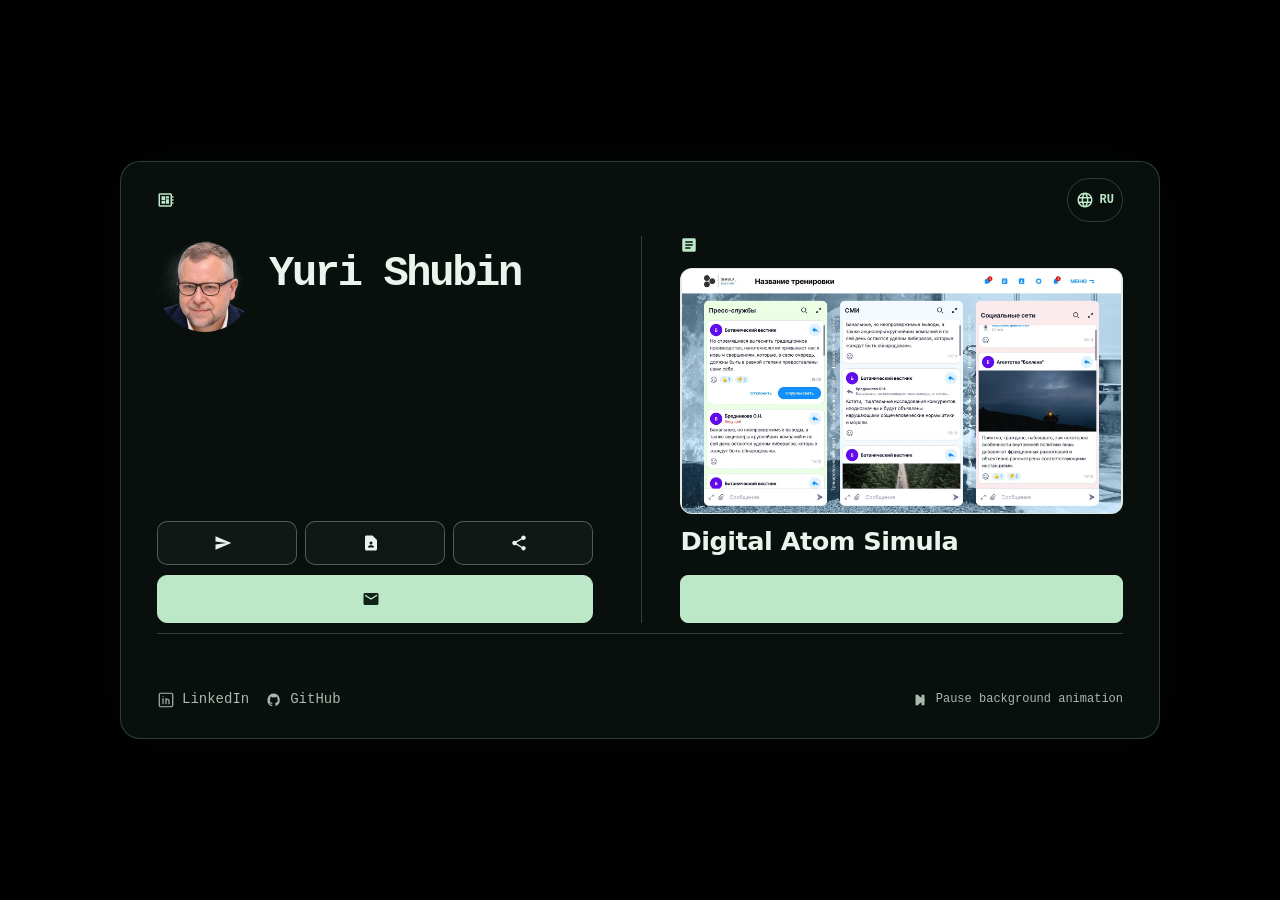
==== index.html @ e63f44d8 "Separate bilingual homepage copy into JSON; keep current visual design" ====
<!DOCTYPE html>
<html lang="en">
  <head>
    <meta charset="utf-8" />
    <script defer src="/analytics.js" data-ga4-id="G-RB3YSG4QV9" data-page-type="profile" data-analytics-title="Professional profile"></script>
    <meta name="viewport" content="width=device-width, initial-scale=1, viewport-fit=cover" />
    <meta name="referrer" content="strict-origin-when-cross-origin" />
    <meta name="description" content="Entrepreneur building businesses from scratch and new ventures within established companies. Over 20 years building businesses, products, and teams." />
    <meta name="author" content="Yuri Shubin" />
    <meta name="google-site-verification" content="R6Zh-cemnWUl8VVLiMEB2bMQXDzPidQY_POchDYrqSI" />
    <meta name="msvalidate.01" content="752F631A4B52B3D85446D94B31FF4ADA" />
    <meta name="yandex-verification" content="b09918f5d3af1981" />
    <meta name="robots" content="index, follow, max-image-preview:large" />
    <meta name="theme-color" content="#050907" />
    <link rel="canonical" href="https://shubin.co/" />
    <link rel="alternate" hreflang="en" href="https://shubin.co/" />
    <link rel="alternate" hreflang="ru" href="https://shubin.co/ru/" />
    <link rel="alternate" hreflang="x-default" href="https://shubin.co/" />
    <link rel="icon" href="/favicon.svg?v=2" type="image/svg+xml" sizes="any" />
    <link rel="icon" href="/favicon-32.png?v=2" type="image/png" sizes="32x32" />
    <link rel="icon" href="/favicon.ico?v=2" sizes="any" />
    <!-- Icons: Google Material Icons, Apache-2.0; see MATERIAL-ICONS-LICENSE.txt. -->
    <meta property="og:type" content="profile" />
    <meta property="og:title" content="Yuri Shubin — Entrepreneur" />
    <meta property="og:description" content="I build businesses from scratch and launch new ventures within established companies." />
    <meta property="og:url" content="https://shubin.co/" />
    <meta name="twitter:card" content="summary_large_image" />
    <meta property="og:site_name" content="Yuri Shubin" />
    <meta property="og:locale" content="en_US" />
    <meta property="og:locale:alternate" content="ru_RU" />
    <meta property="og:image" content="https://shubin.co/og-card.png?v=2" />
    <meta property="og:image:width" content="1200" />
    <meta property="og:image:height" content="630" />
    <meta property="og:image:type" content="image/png" />
    <meta property="og:image:alt" content="Portrait of Yuri Shubin, entrepreneur and product builder." />
    <meta name="twitter:image" content="https://shubin.co/og-card.png?v=2" />
    <meta name="twitter:image:alt" content="Portrait of Yuri Shubin, entrepreneur and product builder." />
    <meta name="twitter:title" content="Yuri Shubin — Entrepreneur" />
    <meta name="twitter:description" content="I build businesses from scratch and launch new ventures within established companies." />
    <title>Yuri Shubin — Entrepreneur</title>
        <link rel="stylesheet" href="/profile.css?v=17" />
    <script type="application/ld+json">
      {
        "@context": "https://schema.org",
        "@type": "Person",
        "@id": "https://shubin.co/#person",
        "name": "Yuri Shubin",
        "alternateName": "Юрий Шубин",
        "url": "https://shubin.co/",
        "jobTitle": "Entrepreneur | Product Builder",
        "description": "Entrepreneur building businesses from scratch and new ventures within established companies. Over 20 years building businesses, products, and teams.",
        "image": "https://shubin.co/yuri-shubin-avatar.webp",
        "email": "hey@shubin.co",
        "sameAs": [
          "https://www.linkedin.com/in/shhhubin/",
          "https://github.com/shubinlab",
          "https://t.me/shubin",
          "https://www.tadviser.ru/index.php/%D0%9F%D0%B5%D1%80%D1%81%D0%BE%D0%BD%D0%B0:%D0%A8%D1%83%D0%B1%D0%B8%D0%BD_%D0%AE%D1%80%D0%B8%D0%B9_%D0%9E%D0%BB%D0%B5%D0%B3%D0%BE%D0%B2%D0%B8%D1%87",
          "https://www.tadviser.ru/a/506476"
        ],
        "subjectOf": [
          {
            "@type": "CreativeWork",
            "name": "Kazan Digital Week 2024 speaker program",
            "url": "https://kazandigitalweek.com/upload/doc/results/2024/program_2024_speakers.pdf"
          }
        ]
      }
    </script>
  </head>
  <body>
    <div id="app" aria-hidden="true">
      <canvas id="ascii" class="ascii"></canvas>
    </div>
    <main class="site">
      <article class="profile-card" aria-labelledby="profile-name" data-ga4-section="profile">
        <div class="identity">
          <p class="eyebrow" id="brand-eyebrow">
            <svg class="material-icon" viewBox="0 0 24 24" aria-hidden="true" focusable="false"><path d="M22 9V7h-2V5c0-1.1-.9-2-2-2H4c-1.1 0-2 .9-2 2v14c0 1.1.9 2 2 2h14c1.1 0 2-.9 2-2v-2h2v-2h-2v-2h2v-2h-2V9h2zm-4 10H4V5h14v14zM6 13h5v4H6zm6-6h4v3h-4zM6 7h5v5H6zm6 4h4v6h-4z"></path></svg>
            <span id="brand-label"></span>
          </p>
          <a class="language-toggle" id="language-toggle" href="/ru/" aria-label="Switch to Russian">
            <svg class="material-icon" viewBox="0 0 24 24" aria-hidden="true" focusable="false"><path d="M11.99 2C6.47 2 2 6.48 2 12s4.47 10 9.99 10C17.52 22 22 17.52 22 12S17.52 2 11.99 2zm6.93 6h-2.95c-.32-1.25-.78-2.45-1.38-3.56 1.84.63 3.37 1.91 4.33 3.56zM12 4.04c.83 1.2 1.48 2.53 1.91 3.96h-3.82c.43-1.43 1.08-2.76 1.91-3.96zM4.26 14C4.1 13.36 4 12.69 4 12s.1-1.36.26-2h3.38c-.08.66-.14 1.32-.14 2 0 .68.06 1.34.14 2H4.26zm.82 2h2.95c.32 1.25.78 2.45 1.38 3.56-1.84-.66-3.37-1.93-4.33-3.56zm2.95-8H5.08c.96-1.66 2.49-2.93 4.33-3.56C8.81 5.55 8.35 6.75 8.03 8zM12 19.96c-.83-1.2-1.48-2.53-1.91-3.96h3.82c-.43 1.43-1.08 2.76-1.91 3.96zM14.34 14H9.66c-.09-.66-.16-1.32-.16-2 0-.68.07-1.35.16-2h4.68c.09.65.16 1.32.16 2 0 .68-.07 1.34-.16 2zm.25 5.56c.6-1.11 1.06-2.31 1.38-3.56h2.95c-.96 1.65-2.49 2.93-4.33 3.56zM16.36 14c.08-.66.14-1.32.14-2 0-.68-.06-1.34-.14-2h3.38c.16.64.26 1.31.26 2s-.1 1.36-.26 2h-3.38z"></path></svg>
            <span id="language-code">RU</span>
          </a>
        </div>
        <div class="profile-overview">
          <div class="profile-main">
        <header>
          <div class="profile-hero">
            <img id="profile-photo" class="profile-photo" src="/yuri-shubin-avatar.webp" alt="Portrait of Yuri Shubin" width="96" height="96" fetchpriority="high" decoding="async" />
            <div class="hero-copy">
              <h1 id="profile-name">Yuri Shubin</h1>
            </div>
            <p class="role" id="profile-role"></p>
          </div>
          <p class="intro" id="profile-intro"></p>
        </header>
        <aside class="locale-suggestion" id="locale-suggestion" lang="ru" role="status" aria-live="polite" hidden>
          <span class="locale-suggestion-copy">Русская версия?</span>
          <a id="locale-suggestion-link" href="/ru/" aria-label="Открыть русскую версию">Открыть</a>
          <button id="locale-suggestion-dismiss" type="button" aria-label="Оставить английскую версию">Оставить EN</button>
        </aside>

        <div class="actions" id="contact-actions" role="group" aria-label="Contact options">


          <div class="secondary-actions" id="secondary-contact-actions" role="group" aria-label="Secondary contact options">
          <a class="action action-secondary" id="telegram-action" href="/contact/telegram/" data-contact-method="telegram" target="_blank" rel="noopener noreferrer">
            <svg class="material-icon" viewBox="0 0 24 24" aria-hidden="true" focusable="false"><path d="M2.01 21L23 12 2.01 3 2 10l15 2-15 2z"></path></svg>
            <span id="telegram-action-label"></span>
          </a>
          <a class="action action-secondary" id="contact-action" href="/contact/vcard/" data-contact-method="vcard">
            <svg class="material-icon" viewBox="0 0 24 24" aria-hidden="true" focusable="false"><path d="M14 2H6C4.9 2 4 2.9 4 4v16c0 1.1.9 2 2 2h12c1.1 0 2-.9 2-2V8L14 2zm-2 8c1.1 0 2 .9 2 2 0 1.1-.9 2-2 2s-2-.9-2-2c0-1.1.9-2 2-2zm4 8H8v-.57c0-.81.48-1.53 1.22-1.85C10.07 15.21 11.01 15 12 15s1.93.21 2.78.58c.74.32 1.22 1.04 1.22 1.85V18z"></path></svg>
            <span id="contact-action-label"></span>
          </a>
          <button class="action action-secondary" id="share-contact" aria-label="Share contact" type="button" data-contact-method="share">
              <svg class="material-icon" viewBox="0 0 24 24" aria-hidden="true" focusable="false"><path d="M18 16.08c-.76 0-1.44.3-1.96.77L8.91 12.7c.05-.23.09-.46.09-.7s-.04-.47-.09-.7l7.05-4.11c.54.5 1.25.81 2.04.81 1.66 0 3-1.34 3-3s-1.34-3-3-3-3 1.34-3 3c0 .24.04.47.09.7L8.04 9.81C7.5 9.31 6.79 9 6 9c-1.66 0-3 1.34-3 3s1.34 3 3 3c.79 0 1.5-.31 2.04-.81l7.12 4.16c-.05.21-.08.43-.08.65 0 1.61 1.31 2.92 2.92 2.92 1.61 0 2.92-1.31 2.92-2.92s-1.31-2.92-2.92-2.92z"></path></svg>
              <span id="share-contact-label"></span>
            </button>
          </div>
          <a class="action action-primary" id="email-action" href="/contact/email/" data-contact-method="email">
            <svg class="material-icon" viewBox="0 0 24 24" aria-hidden="true" focusable="false"><path d="M20 4H4c-1.1 0-1.99.9-1.99 2L2 18c0 1.1.9 2 2 2h16c1.1 0 2-.9 2-2V6c0-1.1-.9-2-2-2zm0 4l-8 5-8-5V6l8 5 8-5v2z"></path></svg>
            <span id="email-action-label"></span>
          </a>
        </div>
        <p class="status" id="share-status" role="status" aria-live="polite"></p>
          </div>

        <section class="featured" aria-labelledby="featured-title" data-ga4-section="featured_work">
          <p class="eyebrow" id="featured-eyebrow">
            <svg class="material-icon" viewBox="0 0 24 24" aria-hidden="true" focusable="false"><path d="M19 3H5c-1.1 0-2 .9-2 2v14c0 1.1.9 2 2 2h14c1.1 0 2-.9 2-2V5c0-1.1-.9-2-2-2zm-5 14H7v-2h7v2zm3-4H7v-2h10v2zm0-4H7V7h10v2z"></path></svg>
            <span id="featured-label"></span>
          </p>
          <figure class="featured-visual"><img id="featured-image" class="featured-image" src="/assets/simula/simula-detail.webp" width="1680" height="933" alt="Digital Atom Simula training interface" fetchpriority="high" decoding="async" /></figure>
          <h2 id="featured-title">Digital Atom Simula</h2>
          <p id="featured-description"></p>
          <div class="featured-links">
            <a class="proof-link" id="project-details-link" href="/simula/"></a>
          </div>
        </section>
        </div>

        <section class="profile-about" aria-labelledby="profile-about-label">
          <h2 id="profile-about-label"></h2>
          <div class="profile-about-copy" id="profile-about-copy"></div>
        </section>

        <div class="footer-row">
          <div class="footer-links">
          <nav class="profiles" id="profile-nav" aria-label="Professional profiles">
            <a href="https://www.linkedin.com/in/shhhubin/" target="_blank" rel="me noopener" referrerpolicy="strict-origin-when-cross-origin">
              <svg class="material-icon brand-linkedin" viewBox="0 0 24 24" aria-hidden="true" focusable="false"><rect x="3" y="3" width="18" height="18" rx="2"></rect><path d="M8 10v7m0-10h.01M12 17v-4a2 2 0 1 1 4 0v4m-4-7v7"></path></svg>
              <span>LinkedIn</span>
            </a>
            <a href="https://github.com/shubinlab" target="_blank" rel="me noopener" referrerpolicy="strict-origin-when-cross-origin">
              <svg class="material-icon brand-github" viewBox="0 0 24 24" aria-hidden="true" focusable="false"><path d="M12 3.2a8.8 8.8 0 0 0-2.8 17.1c.4.1.5-.2.5-.4v-1.6c-2.3.5-2.8-1-2.8-1-.4-.9-.9-1.2-.9-1.2-.7-.5.1-.5.1-.5.8.1 1.2.8 1.2.8.7 1.2 1.9.9 2.4.7.1-.5.3-.9.5-1.1-1.8-.2-3.7-.9-3.7-4a3 3 0 0 1 .8-2.1c-.1-.2-.4-1.1.1-2.2 0 0 .7-.2 2.3.8a8 8 0 0 1 4.2 0c1.6-1.1 2.3-.8 2.3-.8.5 1.1.2 2 .1 2.2.5.6.8 1.3.8 2.1 0 3.1-1.9 3.8-3.7 4 .3.2.6.7.6 1.4v2.1c0 .2.1.5.6.4A8.8 8.8 0 0 0 12 3.2Z"></path></svg>
              <span>GitHub</span>
            </a>
          </nav>
          </div>
          <div class="footer-controls">
            <button class="motion-toggle" id="motion-toggle" type="button" aria-pressed="false">
              <svg class="material-icon" viewBox="0 0 24 24" aria-hidden="true" focusable="false"><path id="motion-pause-icon" d="M6 19h4V5H6v14zm8-14v14h4V5h-4z"></path><path id="motion-play-icon" d="M8 5v14l11-7z" hidden></path></svg>
              <span id="motion-toggle-label">Pause background animation</span>
            </button>
          </div>
        </div>
      </article>
    </main>

        <script src="/profile.js?v=16"></script>
  </body>
</html>
---- profile.css ----
:root {
        color-scheme: dark;
        --bg: #050907;
        --panel-edge: rgba(182, 230, 194, 0.22);
        --text: #eaf3ec;
        --muted: #aab8ae;
        --accent: #bce8c8;
        --accent-ink: #102116;
        --mono: ui-monospace, SFMono-Regular, Menlo, Monaco, Consolas, "Liberation Mono", monospace;
        --sans: Inter, ui-sans-serif, system-ui, -apple-system, BlinkMacSystemFont, "Segoe UI", sans-serif;
      }

      * { box-sizing: border-box; }
      html, body { min-height: 100%; margin: 0; background: var(--bg); }
      body {
        min-height: 100svh;
        min-height: 100dvh;
        color: var(--text);
        font: 15px/1.55 var(--mono);
        overflow-x: hidden;
      }
      a { color: inherit; }
      a:focus-visible, button:focus-visible {
        outline: 3px solid var(--accent);
        outline-offset: 3px;
      }

      #app {
        position: fixed;
        inset: 0;
        z-index: 0;
        background: var(--bg);
        cursor: crosshair;
      }
      canvas.ascii {
        position: absolute;
        inset: 0;
        display: block;
        width: 100%;
        height: 100%;
        opacity: 0.68;
        -webkit-mask-image: radial-gradient(ellipse 48% 56% at 50% 50%, transparent 0%, rgba(0, 0, 0, 0.12) 16%, #000 43%, #000 100%);
        mask-image: radial-gradient(ellipse 48% 56% at 50% 50%, transparent 0%, rgba(0, 0, 0, 0.12) 16%, #000 43%, #000 100%);
        pointer-events: none;
      }

      .site {
        position: relative;
        z-index: 1;
        display: grid;
        place-items: center;
        min-height: 100svh;
        min-height: 100dvh;
        padding: clamp(16px, 3vw, 40px);
        pointer-events: none;
      }
      .profile-card {
        width: min(100%, 1040px);
        padding: clamp(20px, 3vw, 36px);
        border: 1px solid var(--panel-edge);
        border-radius: 20px;
        background: rgba(9, 16, 13, 0.94);
        box-shadow: 0 24px 90px rgba(0, 0, 0, 0.48), 0 0 60px rgba(100, 190, 125, 0.06);
        backdrop-filter: blur(1px);

        pointer-events: auto;
      }
      .profile-card:not(.work-card) { padding: 16px clamp(24px, 3vw, 36px); }
      .profile-overview {
        display: grid;
        grid-template-columns: minmax(0, 0.95fr) minmax(0, 1.05fr);
        align-items: stretch;
        gap: clamp(24px, 4vw, 48px);
        margin-top: 14px;
      }
      .profile-main { display: flex; min-width: 0; flex-direction: column; }
      .identity {
        display: flex;
        align-items: center;
        justify-content: space-between;
        gap: 10px;
      }
      .language-toggle {
        display: inline-flex;
        min-width: 44px;
        min-height: 44px;
        align-items: center;
        justify-content: center;
        gap: 6px;
        padding: 0 8px;
        border: 1px solid var(--panel-edge);
        border-radius: 999px;
        background: transparent;
        color: var(--accent);
        font: 600 12px/1 var(--mono);
        text-decoration: none;
        cursor: pointer;
        touch-action: manipulation;
      }
      .language-toggle:hover, .language-toggle:focus-visible { background: rgba(188, 232, 200, 0.08); }
      .material-icon {
        display: block;
        width: 18px;
        height: 18px;
        flex: 0 0 18px;
        fill: currentColor;
        stroke: none;
      }
      .profile-hero {
        display: grid;
        grid-template-columns: 96px minmax(0, 1fr);
        grid-template-areas: "photo copy" "photo role";
        align-items: center;
        gap: 0 16px;
        margin-top: 0;
      }
      .profile-photo {
        grid-area: photo;
        display: block;
        width: 96px;
        height: 96px;
        border-radius: 50%;
        object-fit: cover;
        object-position: center 48%;
      }
      .hero-copy { grid-area: copy; min-width: 0; }
      .eyebrow {
        display: flex;
        align-items: center;
        gap: 7px;
        margin: 0;
        color: var(--accent);
        font: 600 11px/1.4 var(--mono);
        letter-spacing: 0.13em;
        text-transform: uppercase;
      }
      #featured-label { letter-spacing: normal; text-transform: none; }
      h1 {
        margin: 7px 0 4px;
        font-size: clamp(30px, 3.4vw, 42px);
        font-weight: 600;
        letter-spacing: -0.055em;
        line-height: 1.04;
      }
      .role {
        grid-area: role;
        align-self: start;
        margin: 0;
        color: #d4e2d7;
        font-family: var(--sans);
        font-size: clamp(11px, 1.4vw, 15px);
        line-height: 1.4;
        white-space: nowrap;
      }
      .intro {
        max-width: 42ch;
        margin: 24px 0 0;
        color: var(--text);
        font: 500 clamp(17px, 1.6vw, 19px)/1.55 var(--sans);
        text-wrap: pretty;
      }
      .locale-suggestion {
        display: flex;
        flex-wrap: wrap;
        align-items: center;
        gap: 4px 8px;
        margin: 0 0 10px;
        padding: 6px 8px;
        border: 1px solid var(--panel-edge);
        border-radius: 8px;
        color: var(--muted);
        font: 11px/1.3 var(--mono);
      }
      .locale-suggestion[hidden] { display: none; }
      .locale-suggestion-copy { flex: 1 1 100px; min-width: 0; }
      .locale-suggestion a {
        display: inline-flex;
        min-height: 32px;
        align-items: center;
        color: var(--accent);
        font: 600 11px/1.3 var(--mono);
        text-decoration: none;
        white-space: nowrap;
      }
      .locale-suggestion a:hover, .locale-suggestion a:focus-visible {
        text-decoration: underline;
        text-underline-offset: 3px;
      }
      .locale-suggestion button {
        min-height: 32px;
        padding: 4px 0;
        border: 0;
        background: transparent;
        color: var(--muted);
        font: inherit;
        text-decoration: underline;
        text-underline-offset: 3px;
        cursor: pointer;
      }
      .actions {
        display: grid;
        gap: 10px;
        width: 100%;
        max-width: none;
        margin-top: auto;
      }
      .action {
        display: inline-flex;
        min-width: 44px;
        min-height: 48px;
        align-items: center;
        justify-content: center;
        gap: 8px;
        padding: 10px 12px;
        border: 1px solid rgba(188, 232, 200, 0.34);
        border-radius: 10px;
        background: rgba(255, 255, 255, 0.035);
        color: var(--text);
        font: 600 12px/1.25 var(--mono);
        text-align: center;
        text-decoration: none;
        cursor: pointer;
        touch-action: manipulation;
      }
      .action-primary {
        border-color: var(--accent);
        background: var(--accent);
        color: var(--accent-ink);
        width: 100%;
      }
      .secondary-actions { display: grid; grid-template-columns: repeat(3, minmax(0, 1fr)); gap: 8px; }
      .action-secondary {
        min-height: 44px;
        padding: 8px 6px;
        border: 1px solid rgba(188, 232, 200, 0.34);
        border-radius: 10px;
        background: rgba(255, 255, 255, 0.035);
        color: var(--text);
        text-decoration: none;
        font: 600 11px/1.25 var(--mono);
        text-align: center;
      }
      .action:hover, .action:focus-visible { border-color: var(--accent); }
      .action:not(.action-primary):hover, .action:not(.action-primary):focus-visible {
        background: rgba(188, 232, 200, 0.08);
      }
      .action-primary:hover, .action-primary:focus-visible {
        border-color: #c9f0d3;
        background: #c9f0d3;
        box-shadow: 0 0 18px rgba(188, 232, 200, 0.24);
      }
      .featured {
        display: flex;
        min-width: 0;
        margin: 0;
        padding: 0 0 0 clamp(24px, 3vw, 40px);
        border-left: 1px solid var(--panel-edge);
        flex-direction: column;
      }
      .featured h2 {
        margin: 8px 0 6px;
        font-family: var(--sans);
        font-size: clamp(22px, 2vw, 28px);
        font-weight: 550;
        letter-spacing: -0.02em;
      }
      .featured p:not(.eyebrow) {
        max-width: 58ch;
        margin: 0;
        color: var(--muted);
        font: 15px/1.55 var(--sans);
      }
      .featured-visual { aspect-ratio: 1.8 / 1; margin: 14px 0 0; overflow: hidden; border: 1px solid var(--panel-edge); border-radius: 12px; background: #e8ece9; }
      .featured-image { display: block; width: 100%; height: 100%; object-fit: contain; object-position: center; }
      .proof-link {
        display: inline-flex;
        min-height: 44px;
        align-items: center;
        margin-top: 8px;
        color: var(--accent);
        font-size: 14px;
        text-decoration-thickness: 1px;
        text-underline-offset: 4px;
      }
      .featured-links {
        display: flex;
        flex-wrap: wrap;
        gap: 4px 16px;
        width: 100%;
        margin-top: auto;
        padding-top: 8px;
      }
      .featured-links .proof-link { margin-top: 0; }
      .featured-links .proof-link {
        display: flex;
        width: 100%;
        min-height: 48px;
        align-items: center;
        justify-content: center;
        padding: 0 16px;
        border: 1px solid var(--accent);
        border-radius: 8px;
        background: var(--accent);
        color: var(--accent-ink);
        font: 600 12px/1.25 var(--mono);
        text-decoration: none;
      }
      .featured-links .proof-link:hover, .featured-links .proof-link:focus-visible { background: #c9f0d3; }
      .profile-about { margin-top: 10px; padding-top: 18px; border-top: 1px solid var(--panel-edge); }
      .profile-about h2 { margin: 0 0 14px; color: var(--text); font: 600 18px/1.3 var(--sans); letter-spacing: -0.02em; }
      .profile-about-copy { display: grid; grid-template-columns: minmax(0, 1fr); gap: 14px; max-width: 84ch; }
      .profile-about-copy p { margin: 0; color: var(--muted); font: 15px/1.65 var(--sans); }
      .profile-about-copy strong { color: var(--text); font-weight: 650; }
      .footer-row {
        display: grid;
        grid-template-columns: minmax(0, 1fr) auto;
        align-items: center;
        gap: 12px;
        margin-top: 12px;
      }
      .footer-links { display: grid; gap: 2px; min-width: 0; }
      .secondary-actions { gap: 8px; }
      .profiles {
        display: flex;
        flex-wrap: wrap;
        gap: 4px 16px;
      }
      .profiles a {
        display: inline-flex;
        min-height: 44px;
        align-items: center;
        gap: 7px;
        color: var(--muted);
        font-size: 14px;
        text-decoration: none;
      }
      .profiles a:hover, .profiles a:focus-visible { color: var(--text); }
      .brand-linkedin {
        fill: none;
        stroke: currentColor;
        stroke-width: 1.6;
        stroke-linecap: round;
        stroke-linejoin: round;
      }
      .brand-github { fill: currentColor; stroke: none; }
      .footer-controls {
        display: grid;
        justify-items: end;
        gap: 0;
      }
      .motion-toggle {
        display: inline-flex;
        min-height: 44px;
        align-items: center;
        padding: 8px 0;
        border: 0;
        background: transparent;
        color: var(--muted);
        font: 12px/1.3 var(--mono);
        cursor: pointer;
        gap: 7px;
        touch-action: manipulation;
      }
      .motion-toggle:hover, .motion-toggle:focus-visible {
        color: var(--text);
      }
      @media (prefers-reduced-motion: no-preference) {
        .action, .language-toggle {
          transition: color 160ms ease, background-color 160ms ease, border-color 160ms ease;
        }
        .profiles a, .motion-toggle {
          transition: color 160ms ease;
        }
        .action-primary {
          transition: background-color 160ms ease, border-color 160ms ease, box-shadow 160ms ease, transform 160ms ease;
        }
        .material-icon { transition: transform 160ms ease, color 160ms ease; }
        .language-toggle:hover .material-icon,
        .language-toggle:focus-visible .material-icon,
        .action:hover .material-icon,
        .action:focus-visible .material-icon,
        .profiles a:hover .material-icon,
        .profiles a:focus-visible .material-icon,
        .motion-toggle:hover .material-icon,
        .motion-toggle:focus-visible .material-icon {
          transform: translateY(-1px);
        }
        .action-primary:hover, .action-primary:focus-visible {
          transform: translateY(-1px);
        }
      }
      .status {
        min-height: 1.4em;
        margin: 4px 0 0;
        color: var(--muted);
        font-size: 13px;
      }
      .status:empty { display: none; }
      @media (max-width: 760px) {
        .profile-overview { grid-template-columns: minmax(0, 1fr); gap: 28px; }
        .featured { padding: 14px 0 0; border-top: 1px solid var(--panel-edge); border-left: 0; }
      }
      @media (max-width: 520px) {
        canvas.ascii {
          opacity: 0.48;
          -webkit-mask-image: radial-gradient(ellipse 64% 52% at 50% 48%, transparent 0%, rgba(0, 0, 0, 0.18) 20%, #000 58%, #000 100%);
          mask-image: radial-gradient(ellipse 64% 52% at 50% 48%, transparent 0%, rgba(0, 0, 0, 0.18) 20%, #000 58%, #000 100%);
        }
        .site {
          display: block;
          padding: 16px 12px;
        }
        .profile-card:not(.work-card) {
          width: 100%;
          max-width: 720px;
          margin: 0 auto 16px;
          padding: 20px 18px;
          border-radius: 16px;
        }
        .profile-overview { grid-template-columns: minmax(0, 1fr); gap: 28px; margin-top: 20px; }
        .featured { padding: 14px 0 0; border-top: 1px solid var(--panel-edge); border-left: 0; }
        .featured-visual { margin-top: 12px; }
        .actions { max-width: none; gap: 6px; }
        .secondary-actions { gap: 8px; }
        .action-secondary { min-height: 44px; padding: 8px 6px; }
        .footer-row {
          grid-template-columns: minmax(0, 1fr);
          gap: 4px;
          margin-top: 12px;
        }
        .footer-controls { justify-self: stretch; }
        .profiles { gap: 0 10px; }
        .identity { gap: 8px; }
        .profile-hero {
          grid-template-columns: 72px minmax(0, 1fr);
          grid-template-areas: "photo copy" "photo role";
          align-items: start;
          gap: 0 12px;
          margin-top: 0;
        }
        .profile-photo { width: 72px; height: 72px; }
        .hero-copy h1 {
          margin: 7px 0 4px;
          font-size: clamp(22px, 6.2vw, 26px);
          white-space: nowrap;
        }
        .role { font-size: 13px; line-height: 1.35; }
        html[lang="ru"] .role { font-size: 12px; letter-spacing: -0.02em; }
        .intro { max-width: 38ch; margin-top: 18px; font-size: 17px; line-height: 1.5; }
        .actions { margin-top: 16px; }
        .action { min-height: 44px; padding: 8px; font-size: 11px; }
        .action-primary { min-height: 48px; }
        .featured h2 { margin: 8px 0 6px; font-size: 22px; }
        .featured p:not(.eyebrow) { font-size: 14px; line-height: 1.45; text-wrap: pretty; }
        .profile-about { margin-top: 24px; }
        .proof-link { min-height: 44px; margin-top: 4px; }
        .featured-links { gap: 0 10px; }
        .profiles a { min-height: 40px; font-size: 12px; }
        .motion-toggle { min-height: 40px; padding: 6px 0; font-size: 11px; }
      }
      @media (max-width: 350px) {
        #brand-eyebrow { gap: 5px; font-size: 10px; letter-spacing: 0.07em; }
        .secondary-actions { grid-template-columns: repeat(2, minmax(0, 1fr)); }
        .profile-hero {
          grid-template-columns: 56px minmax(0, 1fr);
          grid-template-areas: "photo copy" "role role";
          column-gap: 10px;
          row-gap: 4px;
        }
        .profile-photo { width: 56px; height: 56px; }
        .hero-copy h1 { font-size: clamp(20px, 6.2vw, 24px); }
        .role { font-size: 12px; }
      }
      @media (prefers-reduced-motion: reduce) {
        *, *::before, *::after { scroll-behavior: auto !important; }
      }

/* Readable paragraphs in the existing visual design. */
.profile-about-copy { max-width: 72ch; gap: 16px; }
.profile-about-copy p:last-child strong { color: var(--accent); }
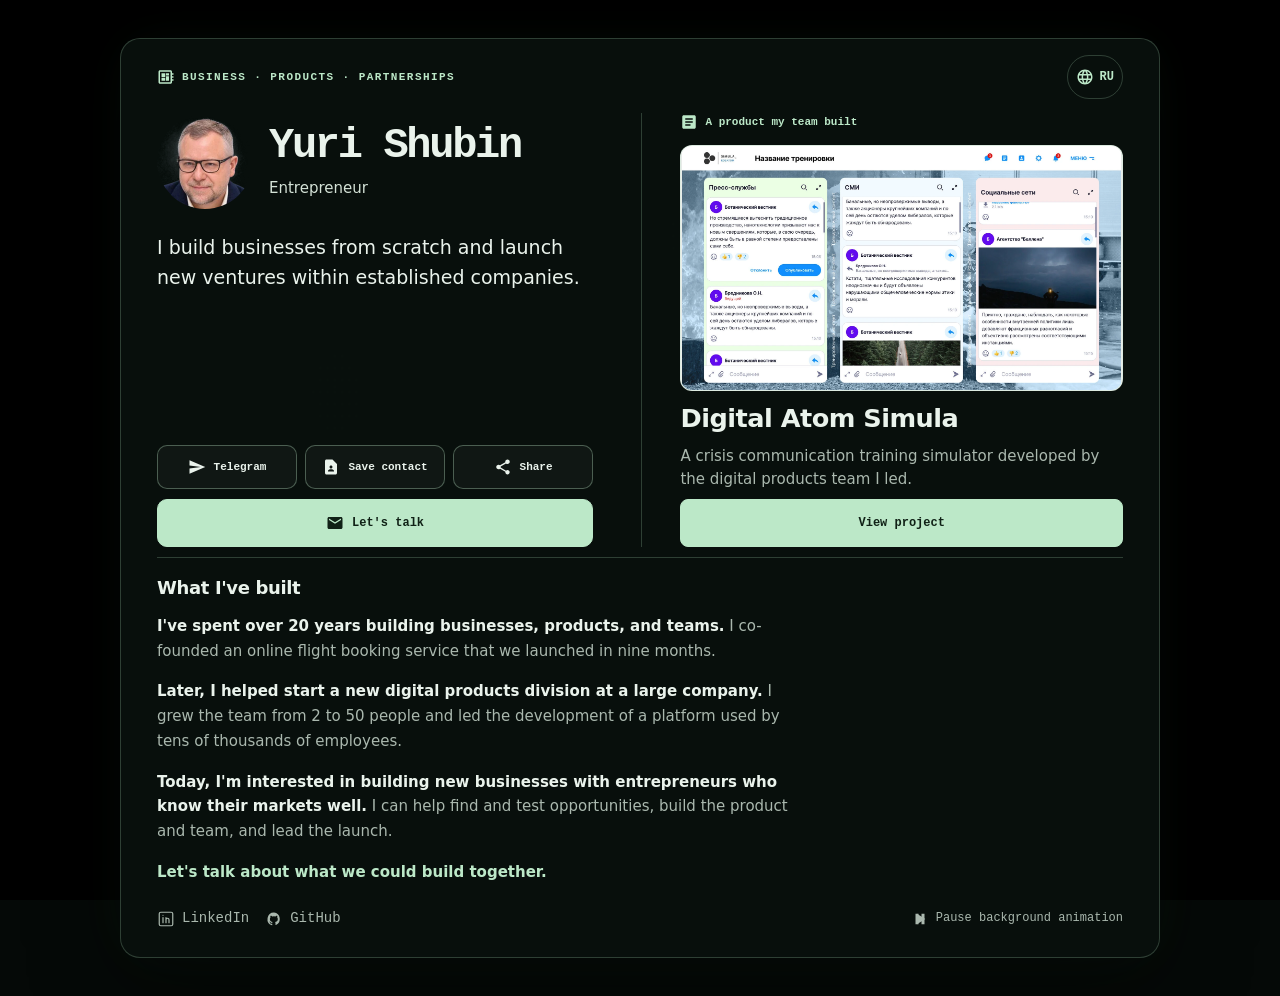
==== commit 8700a0ba: "Align Simula case with personal profile, separate case copy into JSON and bust JS cache" ====
--- a/index.html
+++ b/index.html
@@ -169,6 +169,6 @@
       </article>
     </main>
 
-        <script src="/profile.js?v=16"></script>
+        <script src="/profile.js?v=18"></script>
   </body>
 </html>
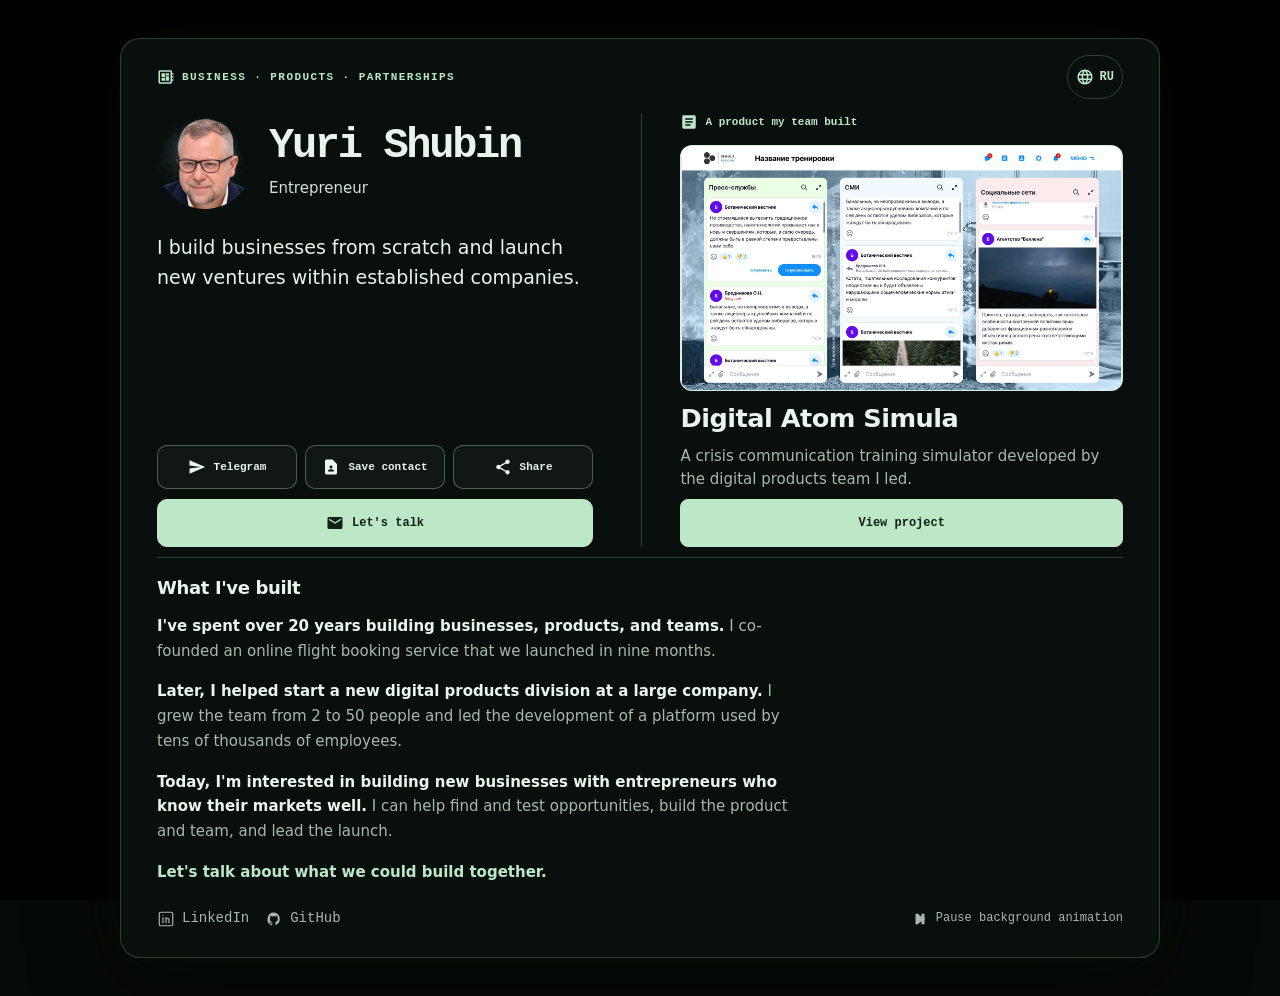
==== commit 1c42899d: "Keep visible homepage fallback when JS or JSON fails; audit no-JS rendering" ====
--- a/index.html
+++ b/index.html
@@ -47,7 +47,7 @@
         "name": "Yuri Shubin",
         "alternateName": "Юрий Шубин",
         "url": "https://shubin.co/",
-        "jobTitle": "Entrepreneur | Product Builder",
+        "jobTitle": "Entrepreneur",
         "description": "Entrepreneur building businesses from scratch and new ventures within established companies. Over 20 years building businesses, products, and teams.",
         "image": "https://shubin.co/yuri-shubin-avatar.webp",
         "email": "hey@shubin.co",
@@ -77,7 +77,7 @@
         <div class="identity">
           <p class="eyebrow" id="brand-eyebrow">
             <svg class="material-icon" viewBox="0 0 24 24" aria-hidden="true" focusable="false"><path d="M22 9V7h-2V5c0-1.1-.9-2-2-2H4c-1.1 0-2 .9-2 2v14c0 1.1.9 2 2 2h14c1.1 0 2-.9 2-2v-2h2v-2h-2v-2h2v-2h-2V9h2zm-4 10H4V5h14v14zM6 13h5v4H6zm6-6h4v3h-4zM6 7h5v5H6zm6 4h4v6h-4z"></path></svg>
-            <span id="brand-label"></span>
+            <span id="brand-label">Business · Products · Partnerships</span>
           </p>
           <a class="language-toggle" id="language-toggle" href="/ru/" aria-label="Switch to Russian">
             <svg class="material-icon" viewBox="0 0 24 24" aria-hidden="true" focusable="false"><path d="M11.99 2C6.47 2 2 6.48 2 12s4.47 10 9.99 10C17.52 22 22 17.52 22 12S17.52 2 11.99 2zm6.93 6h-2.95c-.32-1.25-.78-2.45-1.38-3.56 1.84.63 3.37 1.91 4.33 3.56zM12 4.04c.83 1.2 1.48 2.53 1.91 3.96h-3.82c.43-1.43 1.08-2.76 1.91-3.96zM4.26 14C4.1 13.36 4 12.69 4 12s.1-1.36.26-2h3.38c-.08.66-.14 1.32-.14 2 0 .68.06 1.34.14 2H4.26zm.82 2h2.95c.32 1.25.78 2.45 1.38 3.56-1.84-.66-3.37-1.93-4.33-3.56zm2.95-8H5.08c.96-1.66 2.49-2.93 4.33-3.56C8.81 5.55 8.35 6.75 8.03 8zM12 19.96c-.83-1.2-1.48-2.53-1.91-3.96h3.82c-.43 1.43-1.08 2.76-1.91 3.96zM14.34 14H9.66c-.09-.66-.16-1.32-.16-2 0-.68.07-1.35.16-2h4.68c.09.65.16 1.32.16 2 0 .68-.07 1.34-.16 2zm.25 5.56c.6-1.11 1.06-2.31 1.38-3.56h2.95c-.96 1.65-2.49 2.93-4.33 3.56zM16.36 14c.08-.66.14-1.32.14-2 0-.68-.06-1.34-.14-2h3.38c.16.64.26 1.31.26 2s-.1 1.36-.26 2h-3.38z"></path></svg>
@@ -92,9 +92,9 @@
             <div class="hero-copy">
               <h1 id="profile-name">Yuri Shubin</h1>
             </div>
-            <p class="role" id="profile-role"></p>
+            <p class="role" id="profile-role">Entrepreneur</p>
           </div>
-          <p class="intro" id="profile-intro"></p>
+          <p class="intro" id="profile-intro">I build businesses from scratch and launch new ventures within established companies.</p>
         </header>
         <aside class="locale-suggestion" id="locale-suggestion" lang="ru" role="status" aria-live="polite" hidden>
           <span class="locale-suggestion-copy">Русская версия?</span>
@@ -108,20 +108,20 @@
           <div class="secondary-actions" id="secondary-contact-actions" role="group" aria-label="Secondary contact options">
           <a class="action action-secondary" id="telegram-action" href="/contact/telegram/" data-contact-method="telegram" target="_blank" rel="noopener noreferrer">
             <svg class="material-icon" viewBox="0 0 24 24" aria-hidden="true" focusable="false"><path d="M2.01 21L23 12 2.01 3 2 10l15 2-15 2z"></path></svg>
-            <span id="telegram-action-label"></span>
+            <span id="telegram-action-label">Telegram</span>
           </a>
           <a class="action action-secondary" id="contact-action" href="/contact/vcard/" data-contact-method="vcard">
             <svg class="material-icon" viewBox="0 0 24 24" aria-hidden="true" focusable="false"><path d="M14 2H6C4.9 2 4 2.9 4 4v16c0 1.1.9 2 2 2h12c1.1 0 2-.9 2-2V8L14 2zm-2 8c1.1 0 2 .9 2 2 0 1.1-.9 2-2 2s-2-.9-2-2c0-1.1.9-2 2-2zm4 8H8v-.57c0-.81.48-1.53 1.22-1.85C10.07 15.21 11.01 15 12 15s1.93.21 2.78.58c.74.32 1.22 1.04 1.22 1.85V18z"></path></svg>
-            <span id="contact-action-label"></span>
+            <span id="contact-action-label">Save contact</span>
           </a>
           <button class="action action-secondary" id="share-contact" aria-label="Share contact" type="button" data-contact-method="share">
               <svg class="material-icon" viewBox="0 0 24 24" aria-hidden="true" focusable="false"><path d="M18 16.08c-.76 0-1.44.3-1.96.77L8.91 12.7c.05-.23.09-.46.09-.7s-.04-.47-.09-.7l7.05-4.11c.54.5 1.25.81 2.04.81 1.66 0 3-1.34 3-3s-1.34-3-3-3-3 1.34-3 3c0 .24.04.47.09.7L8.04 9.81C7.5 9.31 6.79 9 6 9c-1.66 0-3 1.34-3 3s1.34 3 3 3c.79 0 1.5-.31 2.04-.81l7.12 4.16c-.05.21-.08.43-.08.65 0 1.61 1.31 2.92 2.92 2.92 1.61 0 2.92-1.31 2.92-2.92s-1.31-2.92-2.92-2.92z"></path></svg>
-              <span id="share-contact-label"></span>
+              <span id="share-contact-label">Share</span>
             </button>
           </div>
           <a class="action action-primary" id="email-action" href="/contact/email/" data-contact-method="email">
             <svg class="material-icon" viewBox="0 0 24 24" aria-hidden="true" focusable="false"><path d="M20 4H4c-1.1 0-1.99.9-1.99 2L2 18c0 1.1.9 2 2 2h16c1.1 0 2-.9 2-2V6c0-1.1-.9-2-2-2zm0 4l-8 5-8-5V6l8 5 8-5v2z"></path></svg>
-            <span id="email-action-label"></span>
+            <span id="email-action-label">Let's talk</span>
           </a>
         </div>
         <p class="status" id="share-status" role="status" aria-live="polite"></p>
@@ -130,20 +130,25 @@
         <section class="featured" aria-labelledby="featured-title" data-ga4-section="featured_work">
           <p class="eyebrow" id="featured-eyebrow">
             <svg class="material-icon" viewBox="0 0 24 24" aria-hidden="true" focusable="false"><path d="M19 3H5c-1.1 0-2 .9-2 2v14c0 1.1.9 2 2 2h14c1.1 0 2-.9 2-2V5c0-1.1-.9-2-2-2zm-5 14H7v-2h7v2zm3-4H7v-2h10v2zm0-4H7V7h10v2z"></path></svg>
-            <span id="featured-label"></span>
+            <span id="featured-label">A product my team built</span>
           </p>
           <figure class="featured-visual"><img id="featured-image" class="featured-image" src="/assets/simula/simula-detail.webp" width="1680" height="933" alt="Digital Atom Simula training interface" fetchpriority="high" decoding="async" /></figure>
           <h2 id="featured-title">Digital Atom Simula</h2>
-          <p id="featured-description"></p>
+          <p id="featured-description">A crisis communication training simulator developed by the digital products team I led.</p>
           <div class="featured-links">
-            <a class="proof-link" id="project-details-link" href="/simula/"></a>
+            <a class="proof-link" id="project-details-link" href="/simula/">View project</a>
           </div>
         </section>
         </div>
 
         <section class="profile-about" aria-labelledby="profile-about-label">
-          <h2 id="profile-about-label"></h2>
-          <div class="profile-about-copy" id="profile-about-copy"></div>
+          <h2 id="profile-about-label">What I've built</h2>
+          <div class="profile-about-copy" id="profile-about-copy">
+            <p><strong>I've spent over 20 years building businesses, products, and teams.</strong> I co-founded an online flight booking service that we launched in nine months.</p>
+            <p><strong>Later, I helped start a new digital products division at a large company.</strong> I grew the team from 2 to 50 people and led the development of a platform used by tens of thousands of employees.</p>
+            <p><strong>Today, I'm interested in building new businesses with entrepreneurs who know their markets well.</strong> I can help find and test opportunities, build the product and team, and lead the launch.</p>
+            <p><strong>Let's talk about what we could build together.</strong></p>
+          </div>
         </section>
 
         <div class="footer-row">
@@ -169,6 +174,6 @@
       </article>
     </main>
 
-        <script src="/profile.js?v=18"></script>
+        <script src="/profile.js?v=19"></script>
   </body>
 </html>
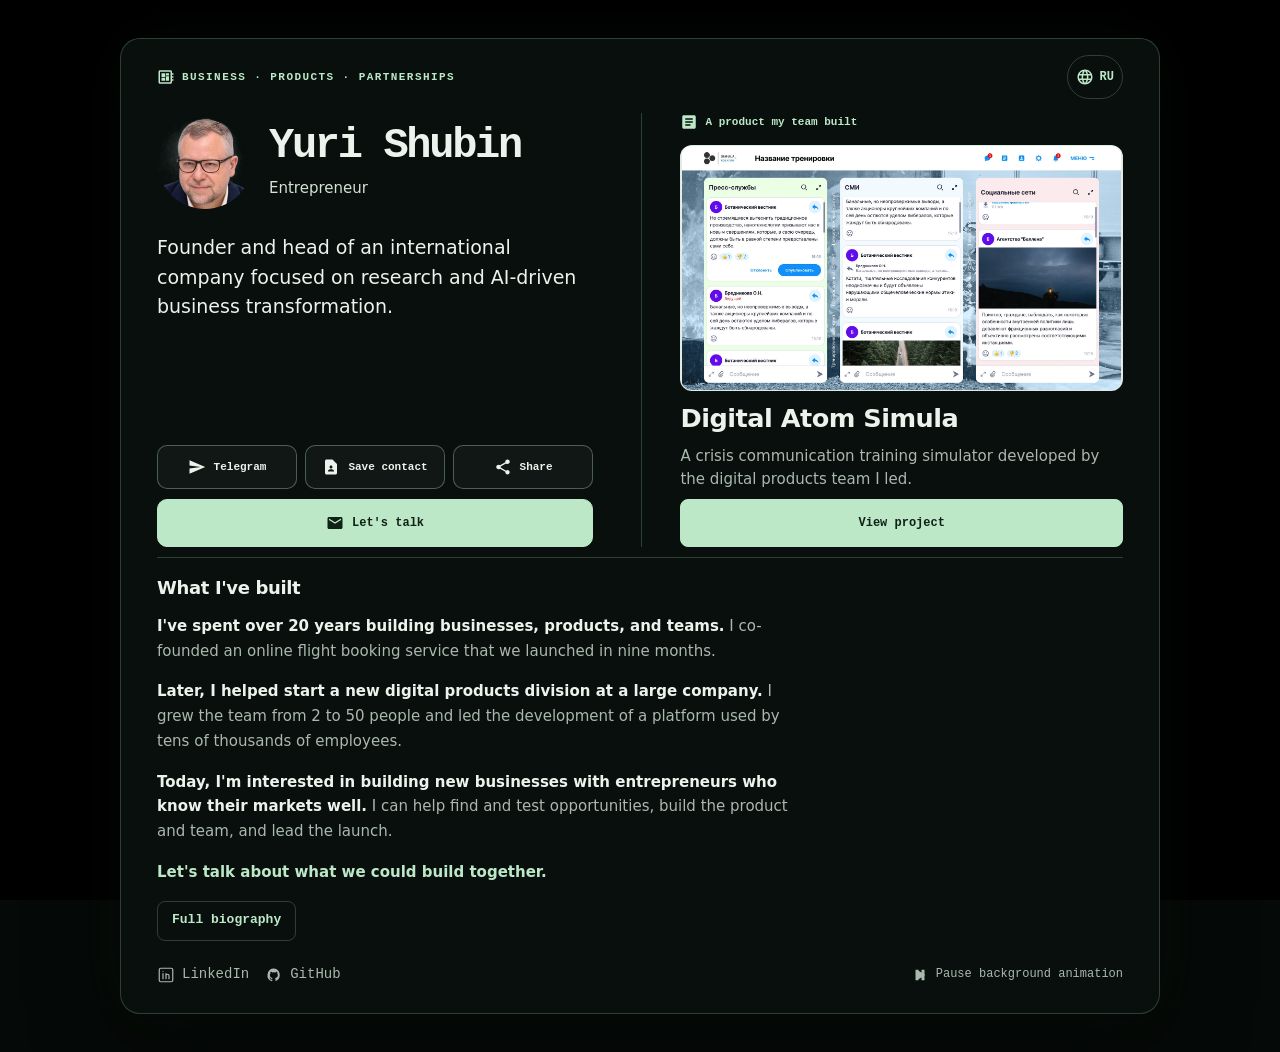
==== commit 514f693a: "Add a visible en biography link and matching no-JS fallback" ====
--- a/index.html
+++ b/index.html
@@ -5,7 +5,7 @@
     <script defer src="/analytics.js" data-ga4-id="G-RB3YSG4QV9" data-page-type="profile" data-analytics-title="Professional profile"></script>
     <meta name="viewport" content="width=device-width, initial-scale=1, viewport-fit=cover" />
     <meta name="referrer" content="strict-origin-when-cross-origin" />
-    <meta name="description" content="Entrepreneur building businesses from scratch and new ventures within established companies. Over 20 years building businesses, products, and teams." />
+    <meta name="description" content="Yuri Shubin — founder and head of an international company focused on research and AI-driven business transformation." />
     <meta name="author" content="Yuri Shubin" />
     <meta name="google-site-verification" content="R6Zh-cemnWUl8VVLiMEB2bMQXDzPidQY_POchDYrqSI" />
     <meta name="msvalidate.01" content="752F631A4B52B3D85446D94B31FF4ADA" />
@@ -22,7 +22,7 @@
     <!-- Icons: Google Material Icons, Apache-2.0; see MATERIAL-ICONS-LICENSE.txt. -->
     <meta property="og:type" content="profile" />
     <meta property="og:title" content="Yuri Shubin — Entrepreneur" />
-    <meta property="og:description" content="I build businesses from scratch and launch new ventures within established companies." />
+    <meta property="og:description" content="Founder and head of an international company focused on research and AI-driven business transformation." />
     <meta property="og:url" content="https://shubin.co/" />
     <meta name="twitter:card" content="summary_large_image" />
     <meta property="og:site_name" content="Yuri Shubin" />
@@ -36,9 +36,9 @@
     <meta name="twitter:image" content="https://shubin.co/og-card.png?v=2" />
     <meta name="twitter:image:alt" content="Portrait of Yuri Shubin, entrepreneur and product builder." />
     <meta name="twitter:title" content="Yuri Shubin — Entrepreneur" />
-    <meta name="twitter:description" content="I build businesses from scratch and launch new ventures within established companies." />
+    <meta name="twitter:description" content="Founder and head of an international company focused on research and AI-driven business transformation." />
     <title>Yuri Shubin — Entrepreneur</title>
-        <link rel="stylesheet" href="/profile.css?v=17" />
+        <link rel="stylesheet" href="/profile.css?v=18" />
     <script type="application/ld+json">
       {
         "@context": "https://schema.org",
@@ -48,7 +48,7 @@
         "alternateName": "Юрий Шубин",
         "url": "https://shubin.co/",
         "jobTitle": "Entrepreneur",
-        "description": "Entrepreneur building businesses from scratch and new ventures within established companies. Over 20 years building businesses, products, and teams.",
+        "description": "Yuri Shubin — founder and head of an international company focused on research and AI-driven business transformation.",
         "image": "https://shubin.co/yuri-shubin-avatar.webp",
         "email": "hey@shubin.co",
         "sameAs": [
@@ -94,7 +94,7 @@
             </div>
             <p class="role" id="profile-role">Entrepreneur</p>
           </div>
-          <p class="intro" id="profile-intro">I build businesses from scratch and launch new ventures within established companies.</p>
+          <p class="intro" id="profile-intro">Founder and head of an international company focused on research and AI-driven business transformation.</p>
         </header>
         <aside class="locale-suggestion" id="locale-suggestion" lang="ru" role="status" aria-live="polite" hidden>
           <span class="locale-suggestion-copy">Русская версия?</span>
@@ -149,6 +149,7 @@
             <p><strong>Today, I'm interested in building new businesses with entrepreneurs who know their markets well.</strong> I can help find and test opportunities, build the product and team, and lead the launch.</p>
             <p><strong>Let's talk about what we could build together.</strong></p>
           </div>
+          <a class="profile-about-link" href="/about/">Full biography</a>
         </section>
 
         <div class="footer-row">
--- a/profile.css
+++ b/profile.css
@@ -479,3 +479,18 @@
 /* Readable paragraphs in the existing visual design. */
 .profile-about-copy { max-width: 72ch; gap: 16px; }
 .profile-about-copy p:last-child strong { color: var(--accent); }
+
+/* Link to the full biography, scoped to the existing profile section. */
+.profile-about-link {
+  display: inline-flex;
+  min-height: 40px;
+  align-items: center;
+  margin-top: 16px;
+  padding: 0 14px;
+  border: 1px solid var(--panel-edge);
+  border-radius: 8px;
+  color: var(--accent);
+  font: 600 13px/1.3 var(--mono);
+  text-decoration: none;
+}
+.profile-about-link:hover { border-color: var(--accent); background: rgba(182,230,194,.07); }
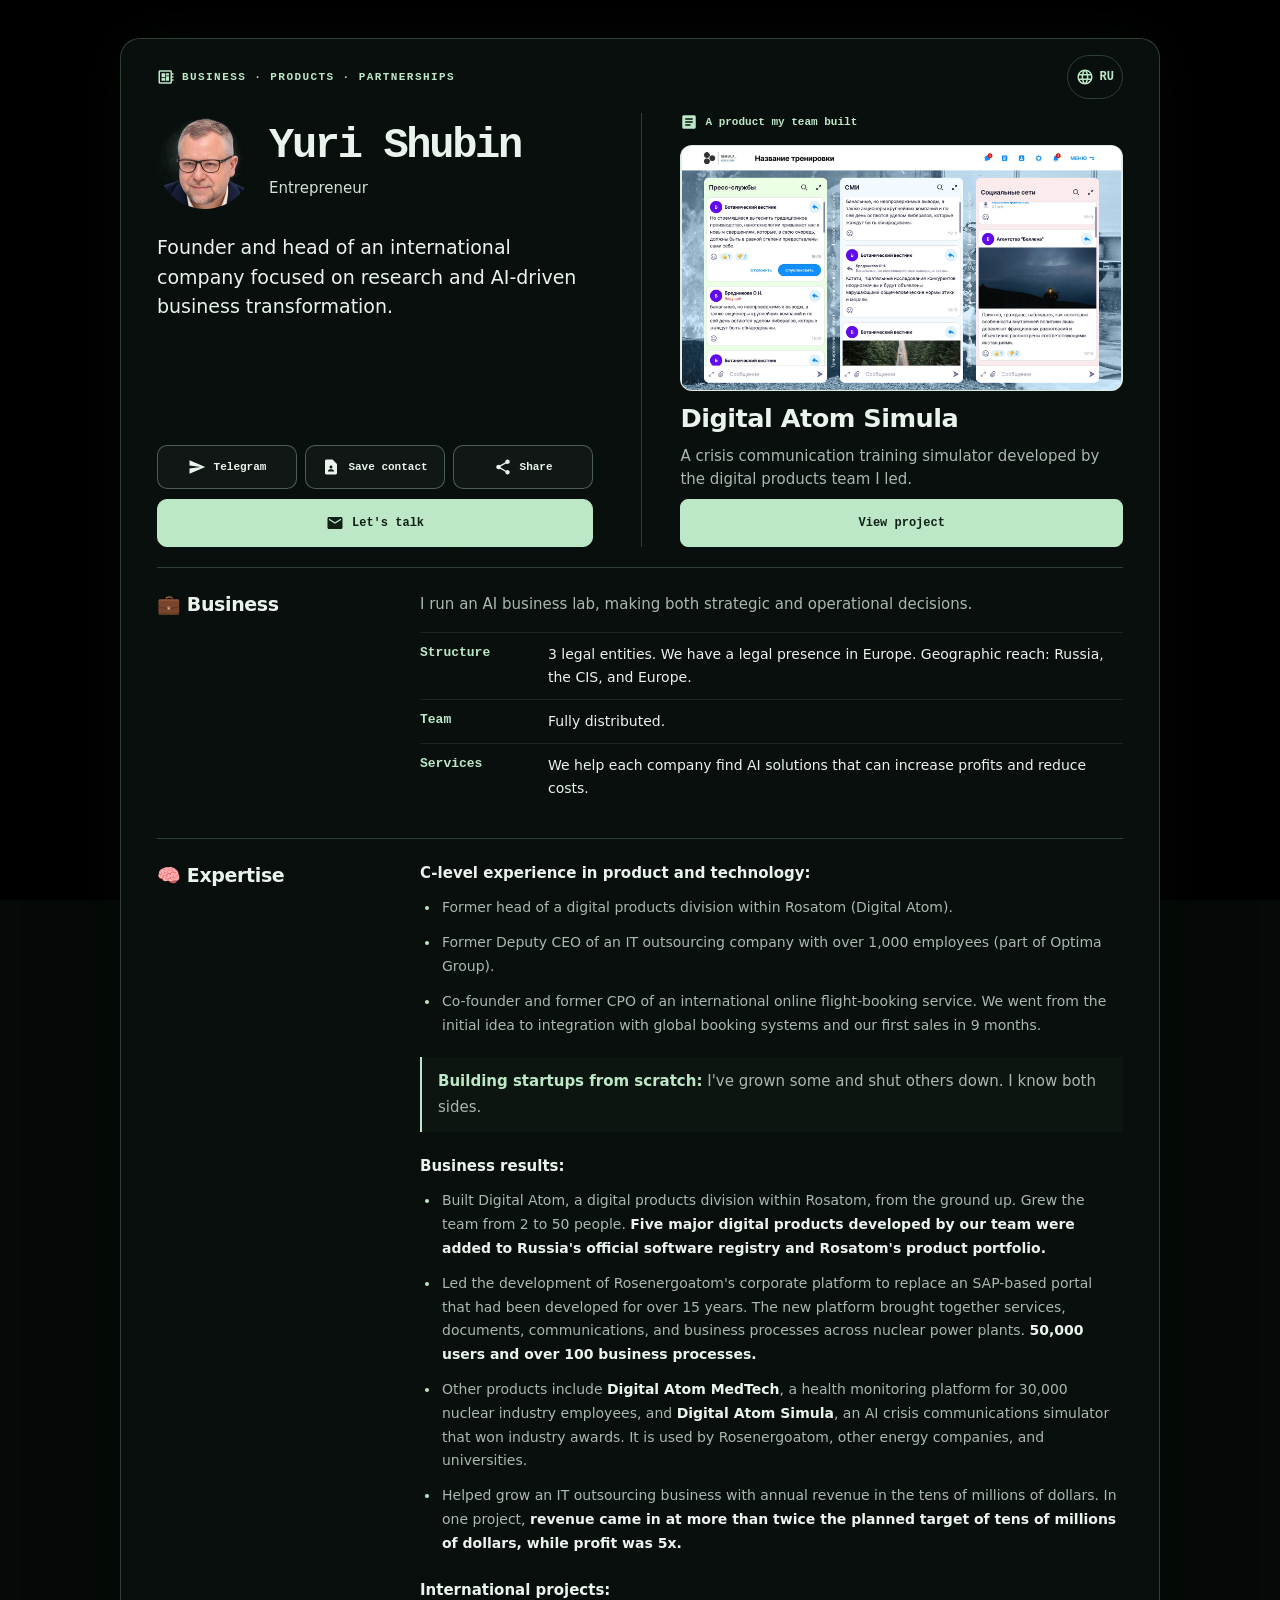
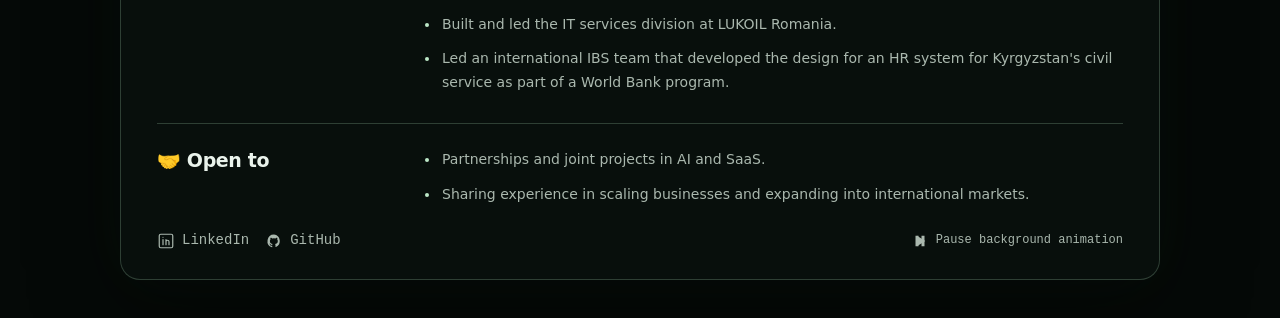
==== commit 3d75ae4c: "Place complete approved en biography directly on homepage without altering existing hero or navigati" ====
--- a/index.html
+++ b/index.html
@@ -39,6 +39,7 @@
     <meta name="twitter:description" content="Founder and head of an international company focused on research and AI-driven business transformation." />
     <title>Yuri Shubin — Entrepreneur</title>
         <link rel="stylesheet" href="/profile.css?v=18" />
+    <link rel="stylesheet" href="/bio.css?v=2">
     <script type="application/ld+json">
       {
         "@context": "https://schema.org",
@@ -141,15 +142,17 @@
         </section>
         </div>
 
-        <section class="profile-about" aria-labelledby="profile-about-label">
-          <h2 id="profile-about-label">What I've built</h2>
-          <div class="profile-about-copy" id="profile-about-copy">
-            <p><strong>I've spent over 20 years building businesses, products, and teams.</strong> I co-founded an online flight booking service that we launched in nine months.</p>
-            <p><strong>Later, I helped start a new digital products division at a large company.</strong> I grew the team from 2 to 50 people and led the development of a platform used by tens of thousands of employees.</p>
-            <p><strong>Today, I'm interested in building new businesses with entrepreneurs who know their markets well.</strong> I can help find and test opportunities, build the product and team, and lead the launch.</p>
-            <p><strong>Let's talk about what we could build together.</strong></p>
-          </div>
-          <a class="profile-about-link" href="/about/">Full biography</a>
+        <section class="profile-about bio-home" id="profile-about-copy" aria-label="Professional biography">
+<section class="bio-section"><div class="bio-section-title"><h2>💼 Business</h2></div><div class="bio-section-body"><p>I run an AI business lab, making both strategic and operational decisions.</p><dl class="bio-facts"><div><dt>Structure</dt><dd>3 legal entities. We have a legal presence in Europe. Geographic reach: Russia, the CIS, and Europe.</dd></div><div><dt>Team</dt><dd>Fully distributed.</dd></div><div><dt>Services</dt><dd>We help each company find AI solutions that can increase profits and reduce costs.</dd></div></dl></div></section>
+<section class="bio-section"><div class="bio-section-title"><h2>🧠 Expertise</h2></div><div class="bio-section-body"><h3>C-level experience in product and technology:</h3><ul class="bio-list"><li>Former head of a digital products division within Rosatom (Digital Atom).</li>
+<li>Former Deputy CEO of an IT outsourcing company with over 1,000 employees (part of Optima Group).</li>
+<li>Co-founder and former CPO of an international online flight-booking service. We went from the initial idea to integration with global booking systems and our first sales in 9 months.</li></ul><p class="bio-note"><strong>Building startups from scratch:</strong> I've grown some and shut others down. I know both sides.</p><h3>Business results:</h3><ul class="bio-list"><li>Built Digital Atom, a digital products division within Rosatom, from the ground up. Grew the team from 2 to 50 people. <strong>Five major digital products developed by our team were added to Russia's official software registry and Rosatom's product portfolio.</strong></li>
+<li>Led the development of Rosenergoatom's corporate platform to replace an SAP-based portal that had been developed for over 15 years. The new platform brought together services, documents, communications, and business processes across nuclear power plants. <strong>50,000 users and over 100 business processes.</strong></li>
+<li>Other products include <strong>Digital Atom MedTech</strong>, a health monitoring platform for 30,000 nuclear industry employees, and <strong>Digital Atom Simula</strong>, an AI crisis communications simulator that won industry awards. It is used by Rosenergoatom, other energy companies, and universities.</li>
+<li>Helped grow an IT outsourcing business with annual revenue in the tens of millions of dollars. In one project, <strong>revenue came in at more than twice the planned target of tens of millions of dollars, while profit was 5x.</strong></li></ul><h3>International projects:</h3><ul class="bio-list"><li>Built and led the IT services division at LUKOIL Romania.</li>
+<li>Led an international IBS team that developed the design for an HR system for Kyrgyzstan's civil service as part of a World Bank program.</li></ul></div></section>
+<section class="bio-section"><div class="bio-section-title"><h2>🤝 Open to</h2></div><div class="bio-section-body"><ul class="bio-list"><li>Partnerships and joint projects in AI and SaaS.</li>
+<li>Sharing experience in scaling businesses and expanding into international markets.</li></ul></div></section>
         </section>
 
         <div class="footer-row">
--- a/bio.css
+++ b/bio.css
@@ -0,0 +1,40 @@
+/* Biography pages only. Shared palette, card, background and typography come from profile.css/work.css. */
+.bio-hero-top { display: flex; align-items: center; gap: 18px; }
+.bio-avatar { display: block; width: 76px; height: 76px; flex: none; border: 1px solid var(--panel-edge); border-radius: 50%; object-fit: cover; }
+.bio-hero h1 { margin: 0; max-width: none; font: 650 clamp(29px, 4vw, 40px)/1.14 var(--sans); letter-spacing: -0.035em; }
+.bio-deck { max-width: 74ch; margin: 20px 0 0; color: var(--text); font: 17px/1.65 var(--sans); }
+.bio-section { display: grid; grid-template-columns: minmax(130px, .34fr) minmax(0, 1fr); gap: 24px; margin-top: 28px; padding-top: 24px; border-top: 1px solid var(--panel-edge); }
+.bio-section-title { min-width: 0; }
+.bio-section-title h2 { margin: 0; color: var(--text); font: 650 19px/1.35 var(--sans); letter-spacing: -.02em; }
+.bio-section-body { min-width: 0; }
+.bio-section-body p { margin: 0 0 14px; color: var(--muted); font: 15px/1.7 var(--sans); }
+.bio-section-body > p:last-child { margin-bottom: 0; }
+.bio-section-body h3 { margin: 24px 0 12px; color: var(--text); font: 650 15px/1.4 var(--sans); }
+.bio-section-body h3:first-child { margin-top: 0; }
+.bio-facts { display: grid; gap: 0; margin: 0; }
+.bio-facts > div { display: grid; grid-template-columns: minmax(85px, 116px) minmax(0, 1fr); gap: 8px 12px; padding: 10px 0; border-top: 1px solid rgba(182,230,194,.1); }
+.bio-facts dt { color: var(--accent); font: 600 13px/1.6 var(--mono); }
+.bio-facts dd { margin: 0; color: var(--text); font: 14px/1.65 var(--sans); }
+.bio-list { display: grid; gap: 11px; margin: 0; padding-left: 20px; color: var(--muted); font: 14px/1.7 var(--sans); }
+.bio-list li { padding-left: 2px; }
+.bio-list li::marker { color: var(--accent); }
+.bio-list strong, .bio-section-body strong { color: var(--text); font-weight: 650; }
+.bio-note { margin-top: 22px !important; padding: 12px 16px; border-left: 2px solid var(--accent); background: rgba(16,28,21,.5); }
+.bio-note strong { color: var(--accent); }
+.bio-nav { margin-top: 30px; }
+@media (max-width: 640px) {
+  .bio-section { grid-template-columns: 1fr; gap: 14px; margin-top: 24px; padding-top: 20px; }
+  .bio-hero-top { gap: 14px; }
+  .bio-avatar { width: 60px; height: 60px; }
+  .bio-deck { font-size: 16px; }
+  .bio-facts > div { grid-template-columns: 1fr; gap: 2px; }
+}
+
+/* Full professional biography below the existing homepage hero and featured project. */
+.profile-about.bio-home { margin-top: 20px; padding-top: 0; border-top: 0; }
+.bio-home .bio-section:first-child { margin-top: 0; }
+.bio-home .bio-section { margin-top: 28px; padding-top: 24px; }
+.bio-home .bio-section-title h2 { margin: 0; font-size: 19px; }
+.bio-home .bio-section-body h3 { color: var(--text); }
+.bio-home .bio-section-body .bio-note { margin: 20px 0 0 !important; }
+.bio-home .bio-results strong { color: var(--text); }
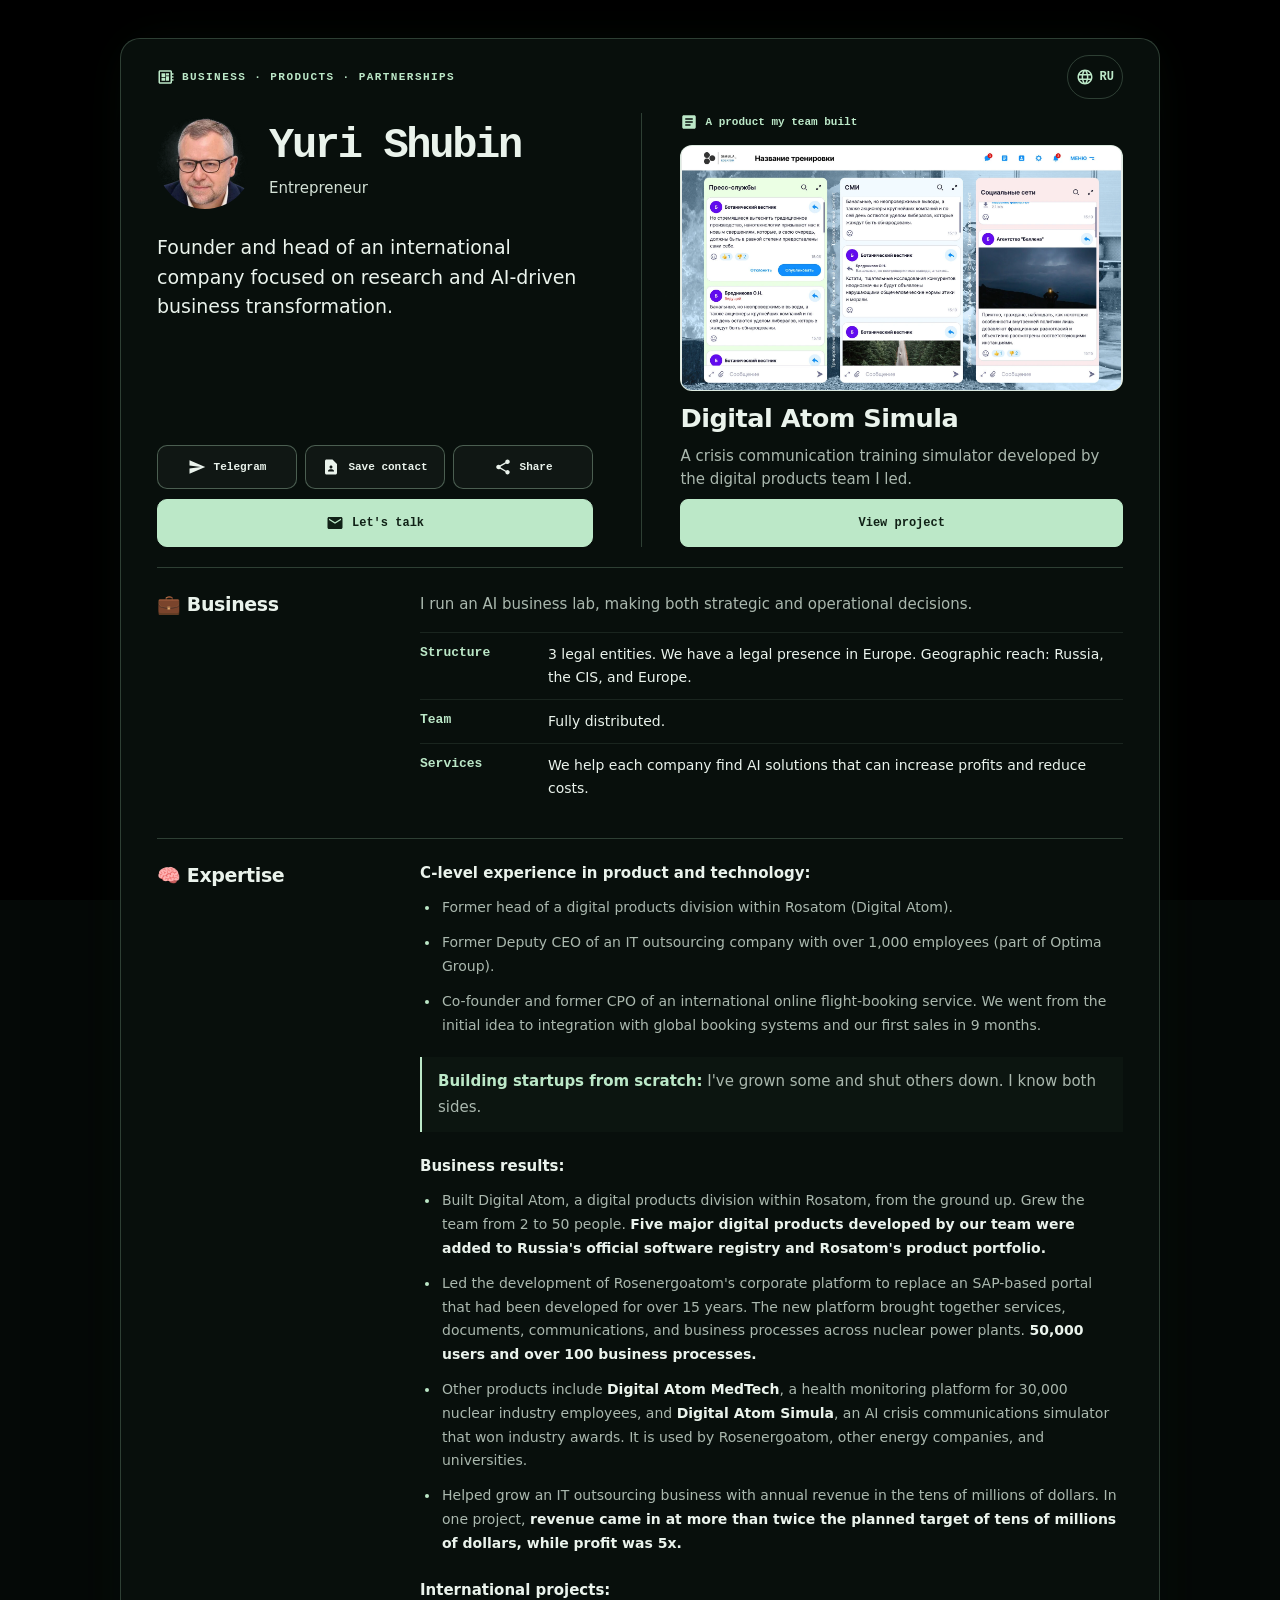
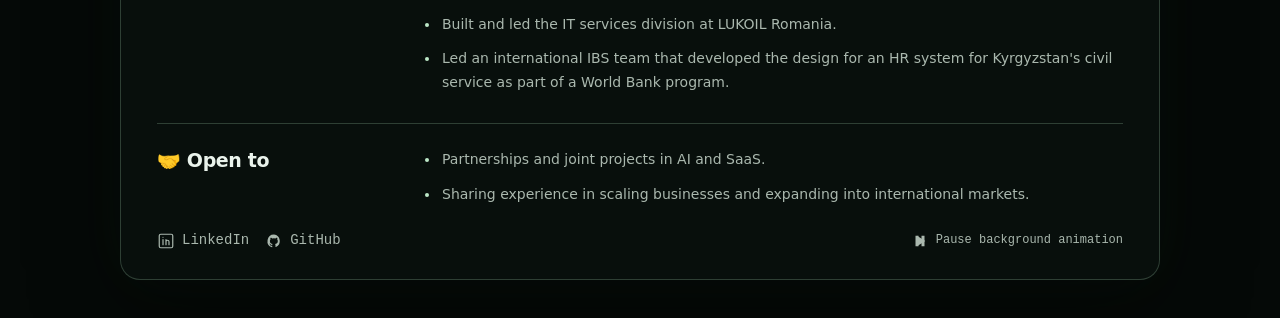
==== commit f035c691: "Preserve original site stylesheet version while adding full homepage biography" ====
--- a/index.html
+++ b/index.html
@@ -38,7 +38,7 @@
     <meta name="twitter:title" content="Yuri Shubin — Entrepreneur" />
     <meta name="twitter:description" content="Founder and head of an international company focused on research and AI-driven business transformation." />
     <title>Yuri Shubin — Entrepreneur</title>
-        <link rel="stylesheet" href="/profile.css?v=18" />
+        <link rel="stylesheet" href="/profile.css?v=17" />
     <link rel="stylesheet" href="/bio.css?v=2">
     <script type="application/ld+json">
       {
--- a/profile.css
+++ b/profile.css
@@ -479,18 +479,3 @@
 /* Readable paragraphs in the existing visual design. */
 .profile-about-copy { max-width: 72ch; gap: 16px; }
 .profile-about-copy p:last-child strong { color: var(--accent); }
-
-/* Link to the full biography, scoped to the existing profile section. */
-.profile-about-link {
-  display: inline-flex;
-  min-height: 40px;
-  align-items: center;
-  margin-top: 16px;
-  padding: 0 14px;
-  border: 1px solid var(--panel-edge);
-  border-radius: 8px;
-  color: var(--accent);
-  font: 600 13px/1.3 var(--mono);
-  text-decoration: none;
-}
-.profile-about-link:hover { border-color: var(--accent); background: rgba(182,230,194,.07); }
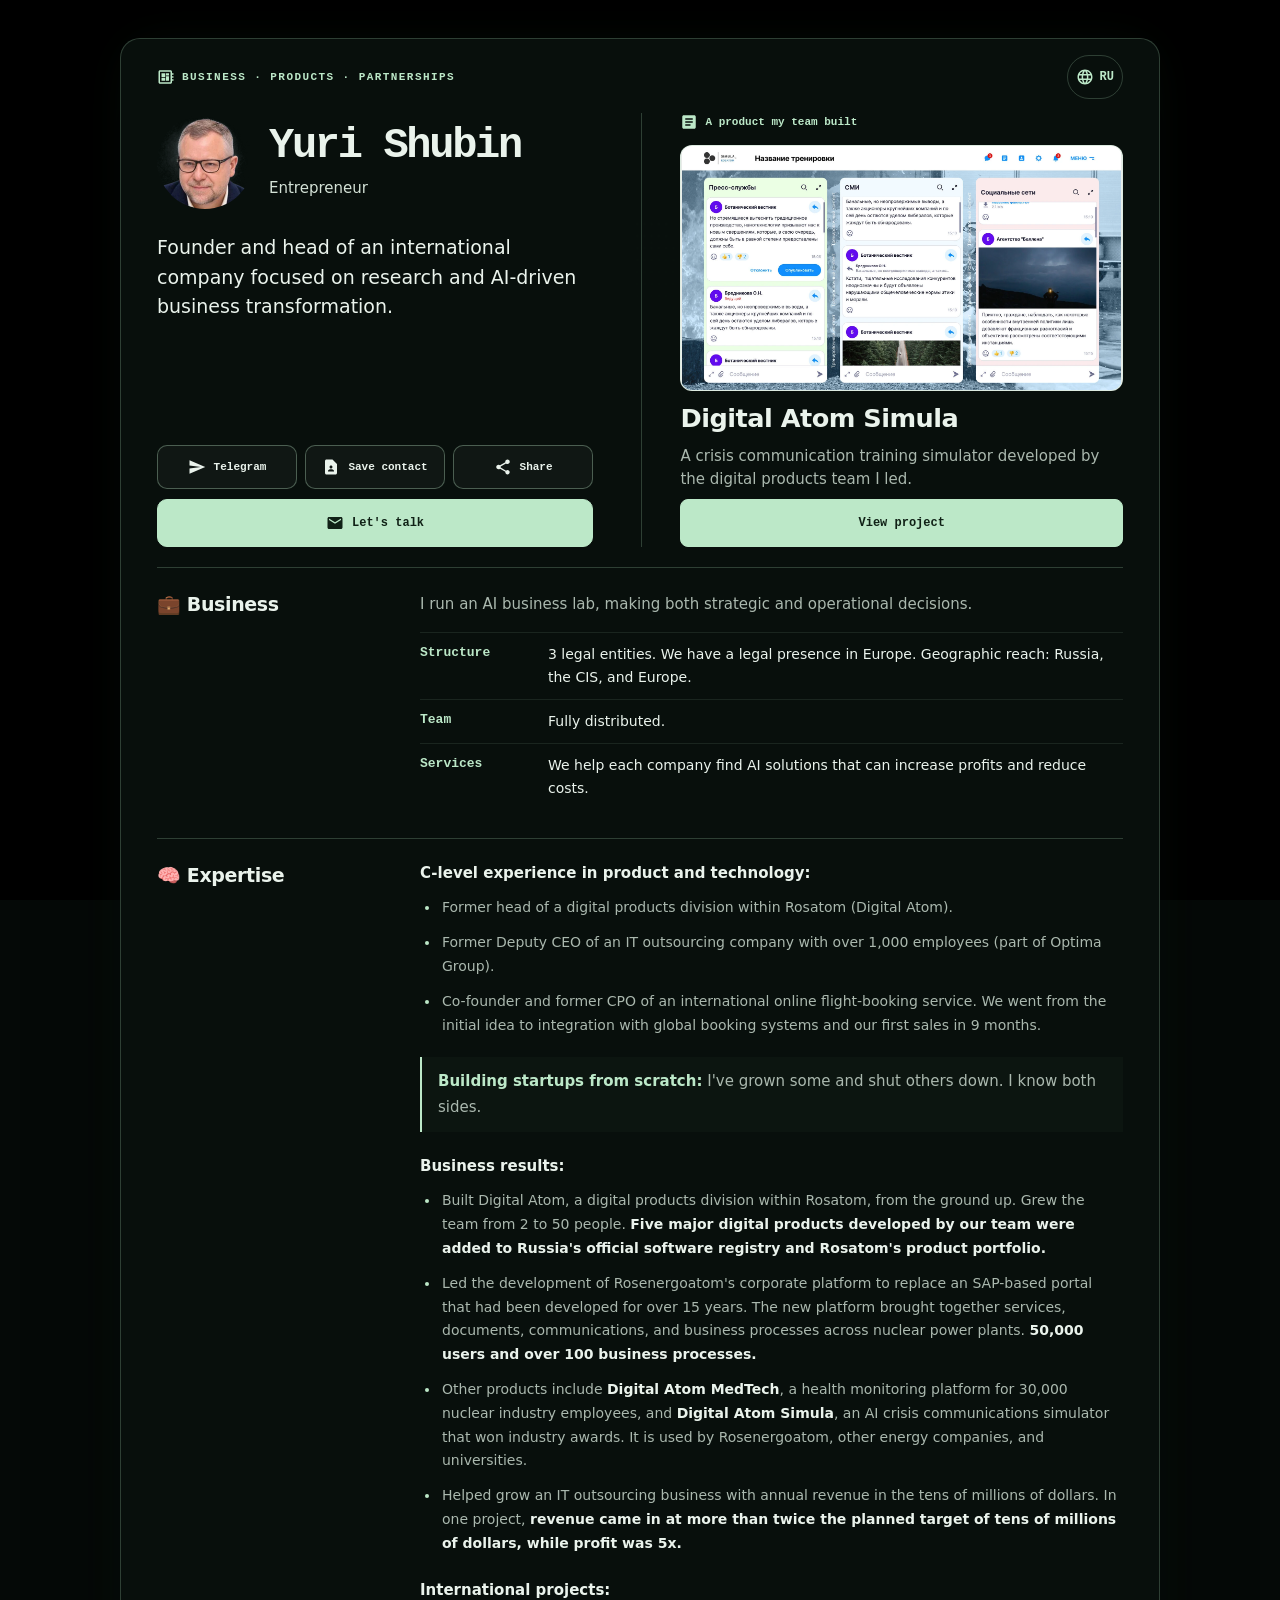
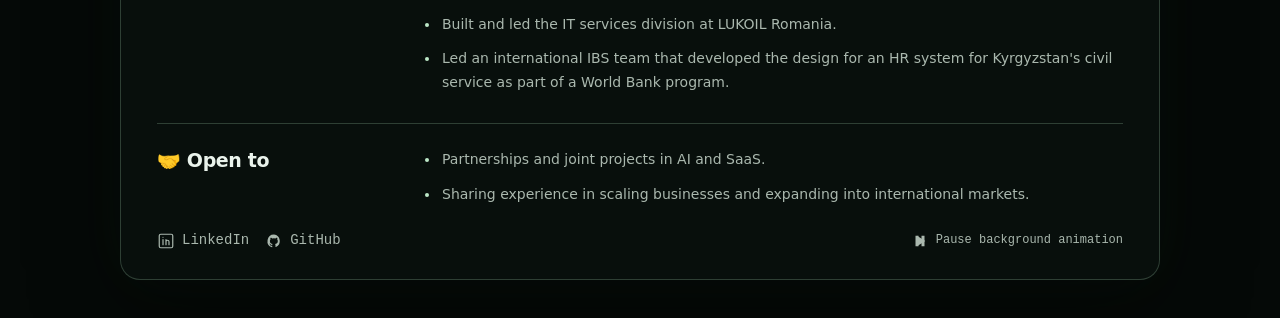
==== commit ff647c71: "Bump profile script cache key for full biography without stale browser JavaScript" ====
--- a/index.html
+++ b/index.html
@@ -178,6 +178,6 @@
       </article>
     </main>
 
-        <script src="/profile.js?v=19"></script>
+        <script src="/profile.js?v=20"></script>
   </body>
 </html>
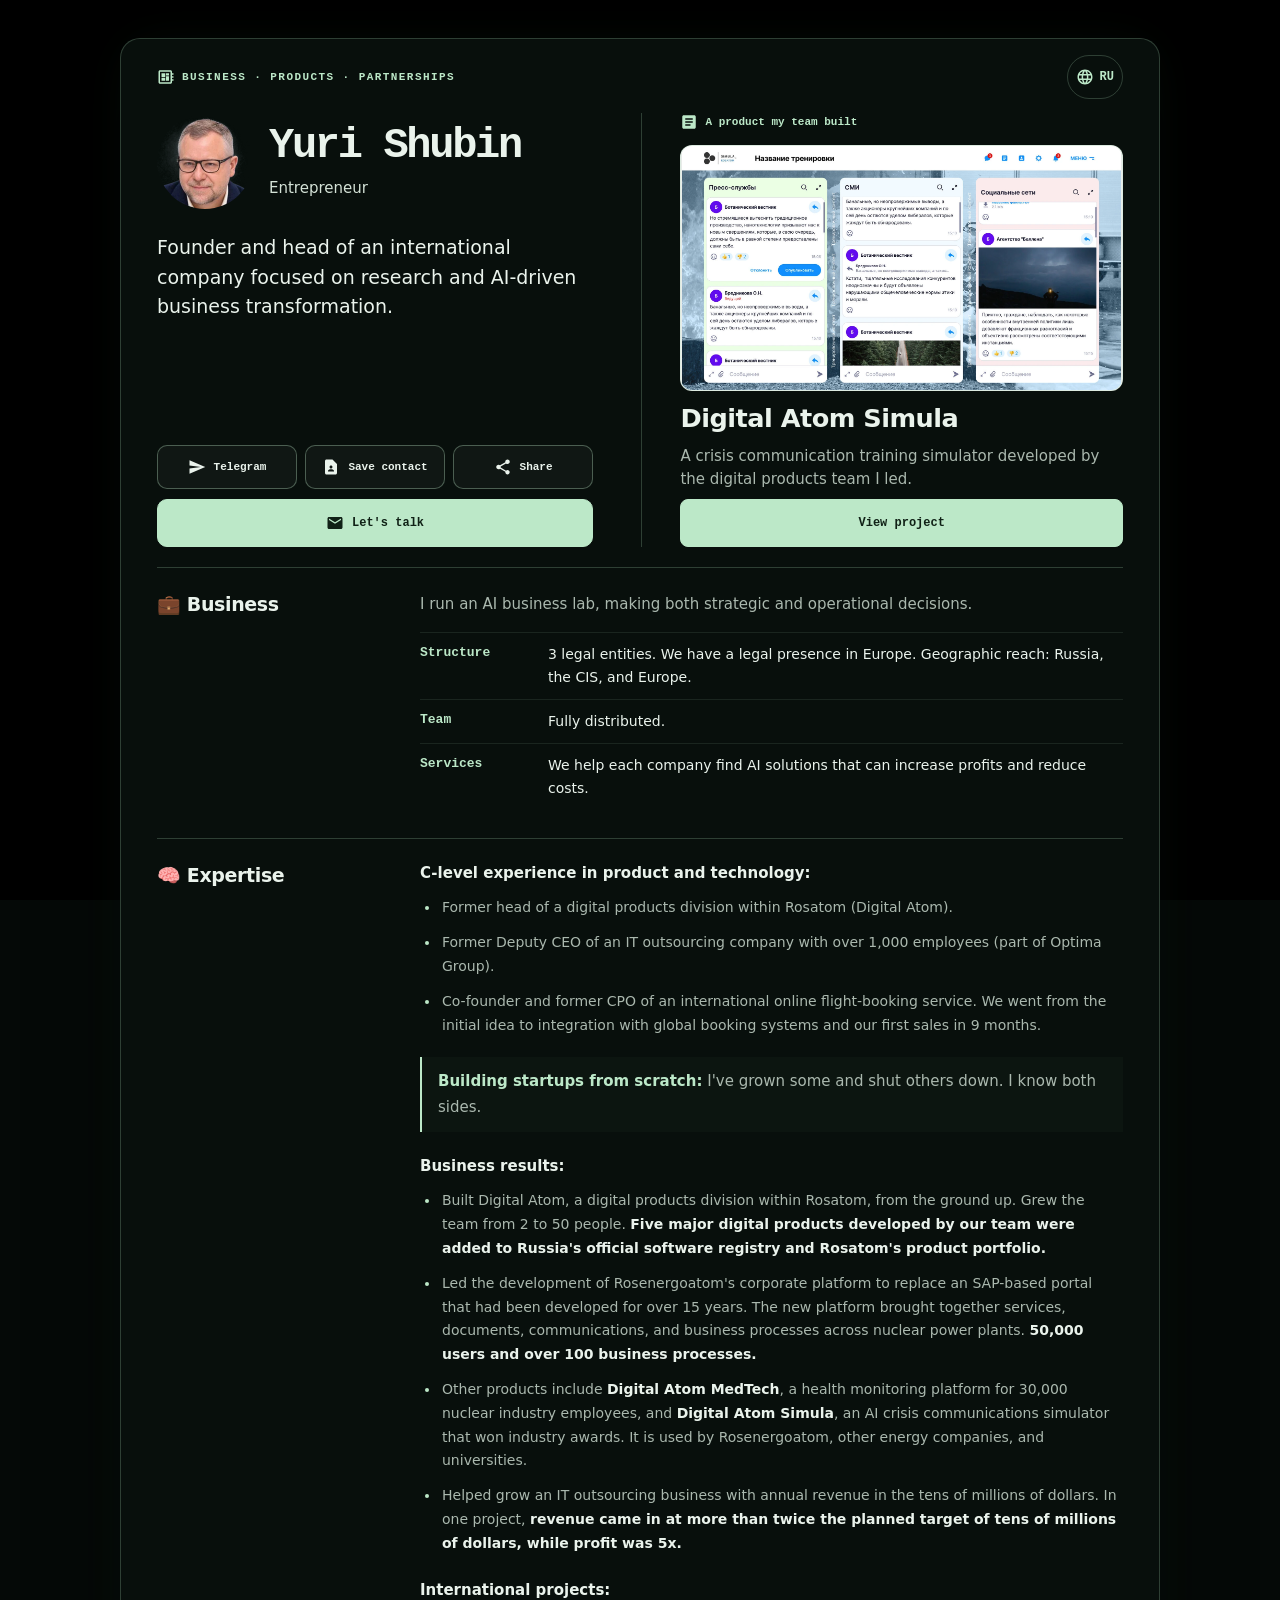
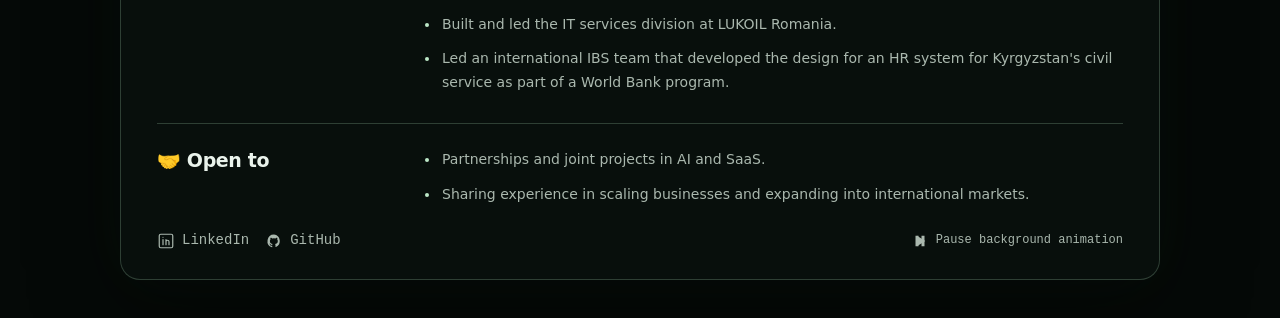
==== commit 75406103: "Add HubSpot tracking to site pages" ====
--- a/index.html
+++ b/index.html
@@ -3,6 +3,9 @@
   <head>
     <meta charset="utf-8" />
     <script defer src="/analytics.js" data-ga4-id="G-RB3YSG4QV9" data-page-type="profile" data-analytics-title="Professional profile"></script>
+    <!-- Start of HubSpot Embed Code -->
+    <script type="text/javascript" id="hs-script-loader" async defer src="//js-eu1.hs-scripts.com/148369803.js"></script>
+    <!-- End of HubSpot Embed Code -->
     <meta name="viewport" content="width=device-width, initial-scale=1, viewport-fit=cover" />
     <meta name="referrer" content="strict-origin-when-cross-origin" />
     <meta name="description" content="Yuri Shubin — founder and head of an international company focused on research and AI-driven business transformation." />
